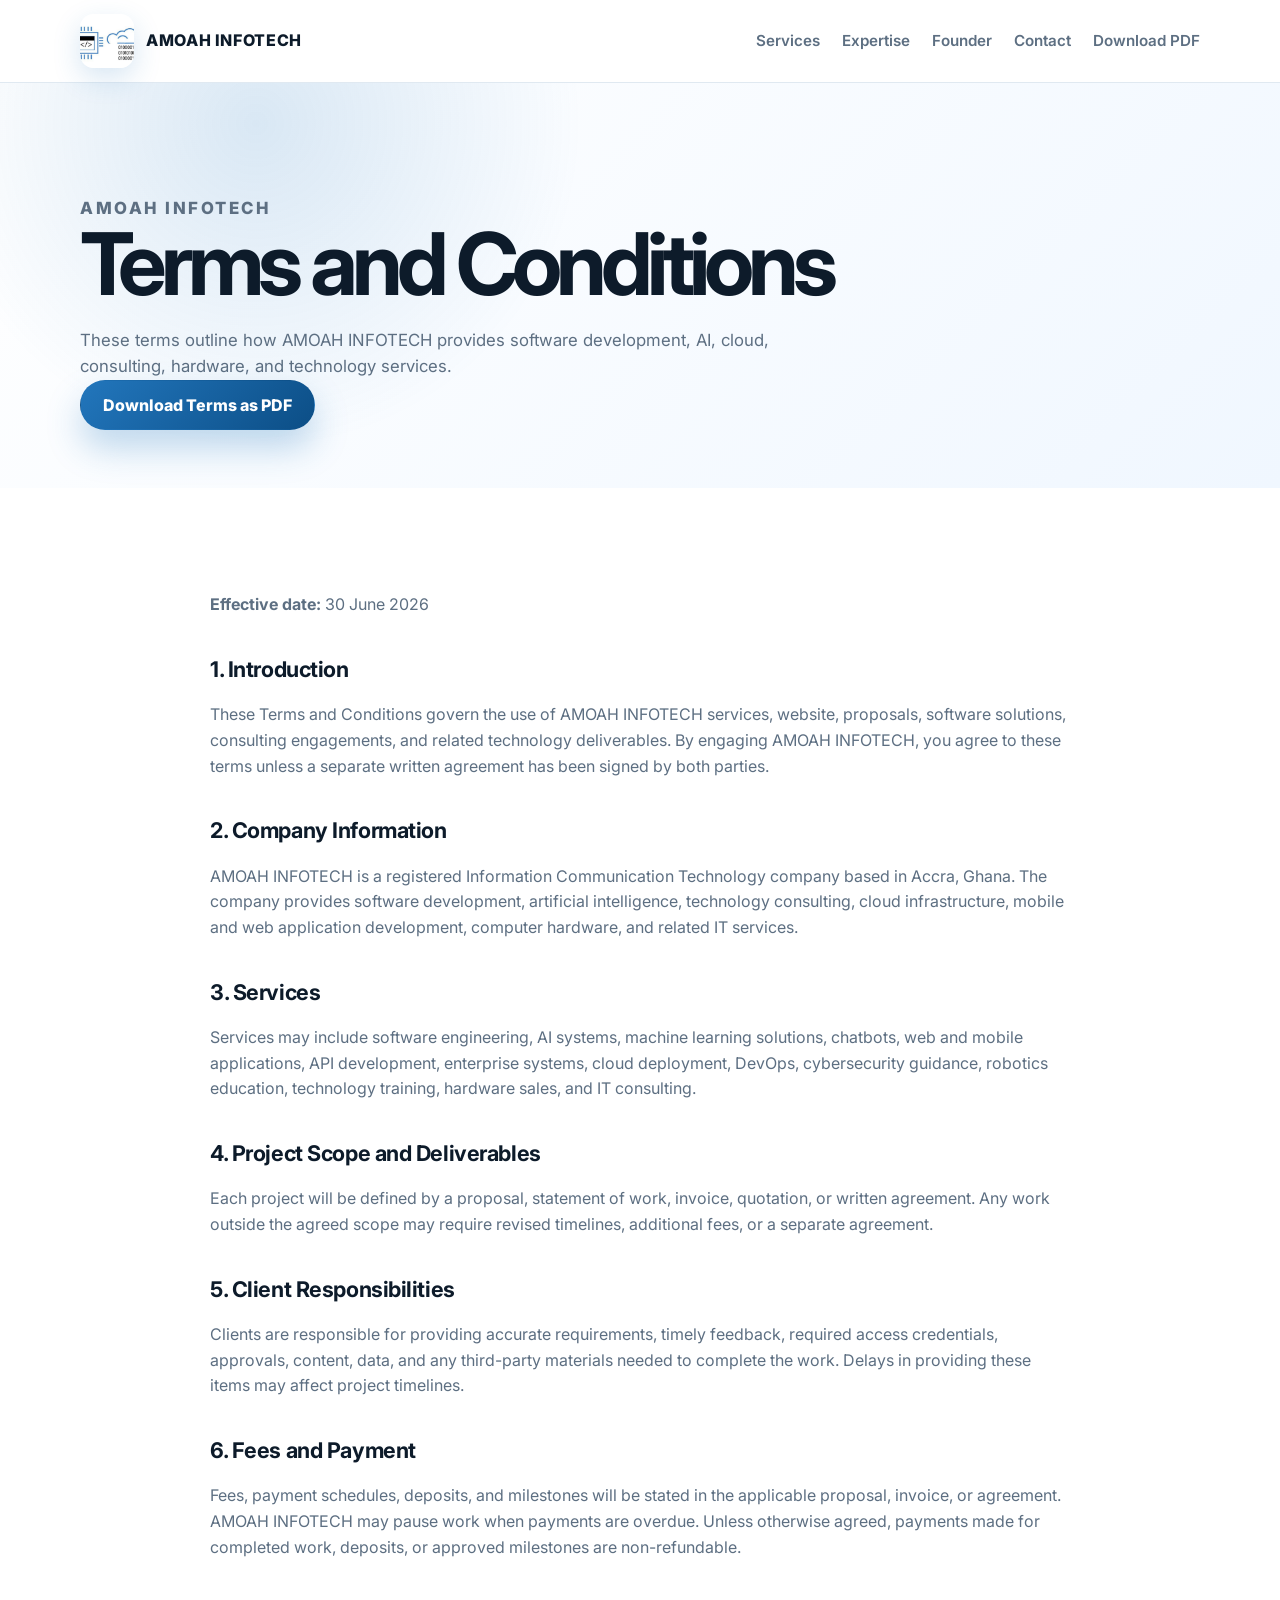
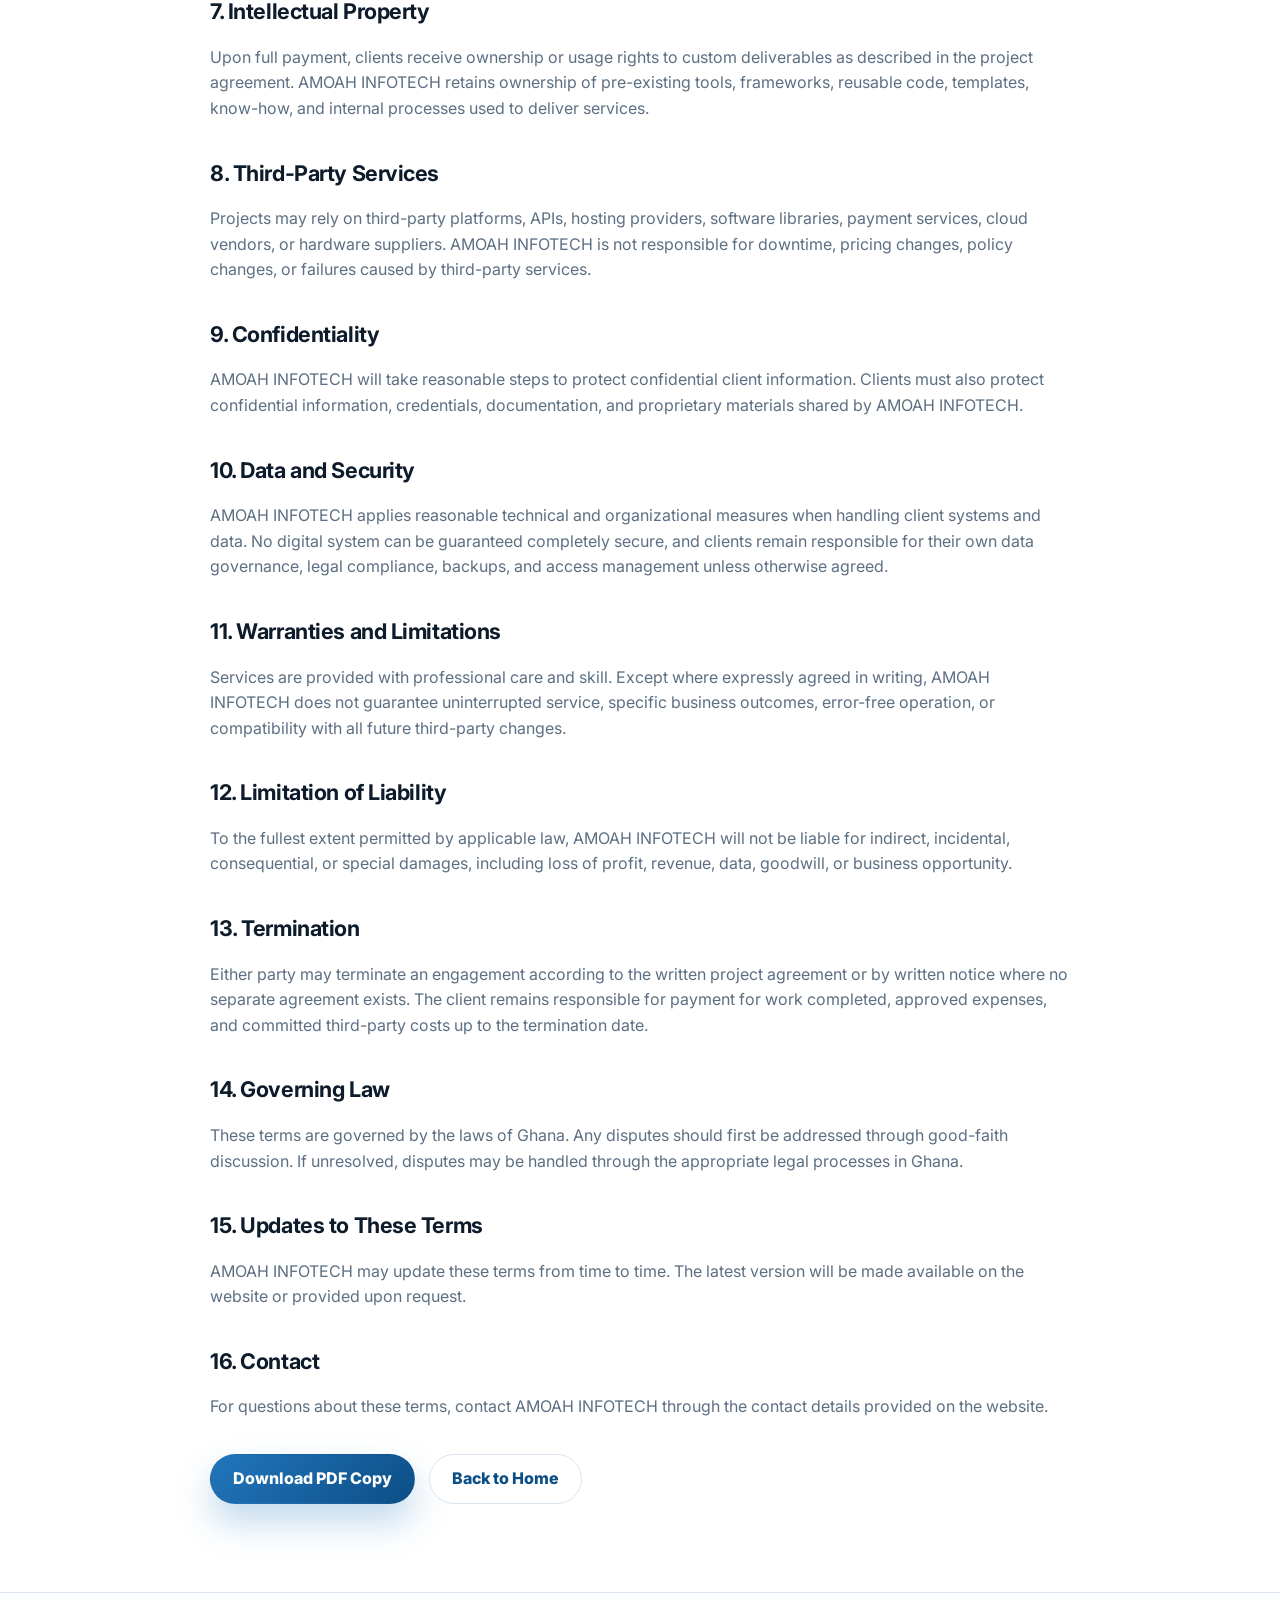
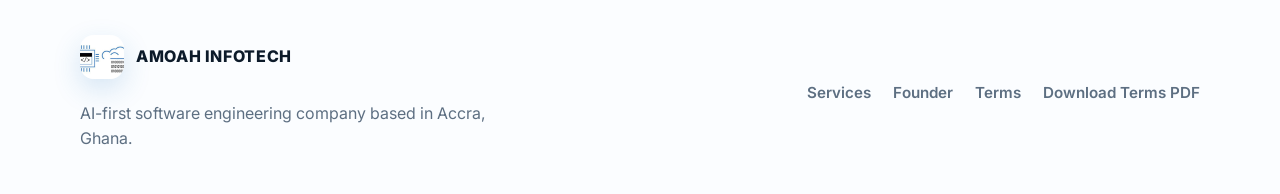
==== terms.html @ 6fc9aa8a "Build AMOAH INFOTECH website Co-authored-by: Cursor <cursoragent@cursor.com>" ====
<!doctype html>
<html lang="en">
  <head>
    <meta charset="UTF-8" />
    <meta name="viewport" content="width=device-width, initial-scale=1.0" />
    <meta
      name="description"
      content="Terms and conditions for AMOAH INFOTECH software, AI, cloud, consulting, and hardware services."
    />
    <title>Terms and Conditions | AMOAH INFOTECH</title>
    <link rel="preconnect" href="https://fonts.googleapis.com" />
    <link rel="preconnect" href="https://fonts.gstatic.com" crossorigin />
    <link
      href="https://fonts.googleapis.com/css2?family=Inter:wght@400;500;600;700;800&display=swap"
      rel="stylesheet"
    />
    <link rel="stylesheet" href="styles.css" />
  </head>
  <body>
    <header class="site-header">
      <nav class="nav container" aria-label="Main navigation">
        <a class="brand" href="index.html" aria-label="AMOAH INFOTECH home">
          <img src="assets/logo.png" alt="AMOAH INFOTECH logo" />
          <span>AMOAH INFOTECH</span>
        </a>
        <div class="nav-links">
          <a href="index.html#services">Services</a>
          <a href="index.html#expertise">Expertise</a>
          <a href="index.html#founder">Founder</a>
          <a href="index.html#contact">Contact</a>
          <a href="assets/terms-and-conditions.pdf" download>Download PDF</a>
        </div>
      </nav>
    </header>

    <main>
      <section class="page-hero">
        <div class="container">
          <p class="eyebrow">AMOAH INFOTECH</p>
          <h1>Terms and Conditions</h1>
          <p>
            These terms outline how AMOAH INFOTECH provides software development, AI, cloud,
            consulting, hardware, and technology services.
          </p>
          <a class="btn primary" href="assets/terms-and-conditions.pdf" download>
            Download Terms as PDF
          </a>
        </div>
      </section>

      <section class="section">
        <div class="container legal">
          <p><strong>Effective date:</strong> 30 June 2026</p>

          <h2>1. Introduction</h2>
          <p>
            These Terms and Conditions govern the use of AMOAH INFOTECH services, website, proposals,
            software solutions, consulting engagements, and related technology deliverables. By
            engaging AMOAH INFOTECH, you agree to these terms unless a separate written agreement has
            been signed by both parties.
          </p>

          <h2>2. Company Information</h2>
          <p>
            AMOAH INFOTECH is a registered Information Communication Technology company based in
            Accra, Ghana. The company provides software development, artificial intelligence,
            technology consulting, cloud infrastructure, mobile and web application development,
            computer hardware, and related IT services.
          </p>

          <h2>3. Services</h2>
          <p>
            Services may include software engineering, AI systems, machine learning solutions,
            chatbots, web and mobile applications, API development, enterprise systems, cloud
            deployment, DevOps, cybersecurity guidance, robotics education, technology training,
            hardware sales, and IT consulting.
          </p>

          <h2>4. Project Scope and Deliverables</h2>
          <p>
            Each project will be defined by a proposal, statement of work, invoice, quotation, or
            written agreement. Any work outside the agreed scope may require revised timelines,
            additional fees, or a separate agreement.
          </p>

          <h2>5. Client Responsibilities</h2>
          <p>
            Clients are responsible for providing accurate requirements, timely feedback, required
            access credentials, approvals, content, data, and any third-party materials needed to
            complete the work. Delays in providing these items may affect project timelines.
          </p>

          <h2>6. Fees and Payment</h2>
          <p>
            Fees, payment schedules, deposits, and milestones will be stated in the applicable
            proposal, invoice, or agreement. AMOAH INFOTECH may pause work when payments are overdue.
            Unless otherwise agreed, payments made for completed work, deposits, or approved
            milestones are non-refundable.
          </p>

          <h2>7. Intellectual Property</h2>
          <p>
            Upon full payment, clients receive ownership or usage rights to custom deliverables as
            described in the project agreement. AMOAH INFOTECH retains ownership of pre-existing
            tools, frameworks, reusable code, templates, know-how, and internal processes used to
            deliver services.
          </p>

          <h2>8. Third-Party Services</h2>
          <p>
            Projects may rely on third-party platforms, APIs, hosting providers, software libraries,
            payment services, cloud vendors, or hardware suppliers. AMOAH INFOTECH is not responsible
            for downtime, pricing changes, policy changes, or failures caused by third-party services.
          </p>

          <h2>9. Confidentiality</h2>
          <p>
            AMOAH INFOTECH will take reasonable steps to protect confidential client information.
            Clients must also protect confidential information, credentials, documentation, and
            proprietary materials shared by AMOAH INFOTECH.
          </p>

          <h2>10. Data and Security</h2>
          <p>
            AMOAH INFOTECH applies reasonable technical and organizational measures when handling
            client systems and data. No digital system can be guaranteed completely secure, and
            clients remain responsible for their own data governance, legal compliance, backups, and
            access management unless otherwise agreed.
          </p>

          <h2>11. Warranties and Limitations</h2>
          <p>
            Services are provided with professional care and skill. Except where expressly agreed in
            writing, AMOAH INFOTECH does not guarantee uninterrupted service, specific business
            outcomes, error-free operation, or compatibility with all future third-party changes.
          </p>

          <h2>12. Limitation of Liability</h2>
          <p>
            To the fullest extent permitted by applicable law, AMOAH INFOTECH will not be liable for
            indirect, incidental, consequential, or special damages, including loss of profit,
            revenue, data, goodwill, or business opportunity.
          </p>

          <h2>13. Termination</h2>
          <p>
            Either party may terminate an engagement according to the written project agreement or by
            written notice where no separate agreement exists. The client remains responsible for
            payment for work completed, approved expenses, and committed third-party costs up to the
            termination date.
          </p>

          <h2>14. Governing Law</h2>
          <p>
            These terms are governed by the laws of Ghana. Any disputes should first be addressed
            through good-faith discussion. If unresolved, disputes may be handled through the
            appropriate legal processes in Ghana.
          </p>

          <h2>15. Updates to These Terms</h2>
          <p>
            AMOAH INFOTECH may update these terms from time to time. The latest version will be made
            available on the website or provided upon request.
          </p>

          <h2>16. Contact</h2>
          <p>
            For questions about these terms, contact AMOAH INFOTECH through the contact details
            provided on the website.
          </p>

          <div class="legal-download">
            <a class="btn primary" href="assets/terms-and-conditions.pdf" download>
              Download PDF Copy
            </a>
            <a class="btn secondary" href="index.html">Back to Home</a>
          </div>
        </div>
      </section>
    </main>

    <footer class="site-footer">
      <div class="container footer-grid">
        <div>
          <a class="brand footer-brand" href="index.html">
            <img src="assets/logo.png" alt="" />
            <span>AMOAH INFOTECH</span>
          </a>
          <p>AI-first software engineering company based in Accra, Ghana.</p>
        </div>
        <div class="footer-links">
          <a href="index.html#services">Services</a>
          <a href="index.html#founder">Founder</a>
          <a href="terms.html">Terms</a>
          <a href="assets/terms-and-conditions.pdf" download>Download Terms PDF</a>
        </div>
      </div>
    </footer>
  </body>
</html>
---- styles.css ----
:root {
  --blue: #2276bc;
  --blue-dark: #0c4e86;
  --ink: #0d1b2a;
  --muted: #5d6f82;
  --line: #d9e4ee;
  --surface: #f4f8fc;
  --white: #ffffff;
  --shadow: 0 24px 60px rgba(13, 27, 42, 0.12);
}

* {
  box-sizing: border-box;
}

html {
  scroll-behavior: smooth;
}

body {
  margin: 0;
  color: var(--ink);
  background: var(--white);
  font-family: "Inter", Arial, sans-serif;
  line-height: 1.6;
}

a {
  color: inherit;
  text-decoration: none;
}

img {
  display: block;
  max-width: 100%;
}

.container {
  width: min(1120px, calc(100% - 40px));
  margin: 0 auto;
}

.site-header {
  position: sticky;
  top: 0;
  z-index: 20;
  border-bottom: 1px solid rgba(217, 228, 238, 0.8);
  background: rgba(255, 255, 255, 0.92);
  backdrop-filter: blur(16px);
}

.nav {
  display: flex;
  align-items: center;
  justify-content: space-between;
  gap: 24px;
  min-height: 82px;
}

.brand {
  display: inline-flex;
  align-items: center;
  gap: 12px;
  font-weight: 800;
  letter-spacing: 0.04em;
}

.brand img {
  width: 54px;
  height: 54px;
  border-radius: 14px;
  object-fit: cover;
  box-shadow: 0 10px 28px rgba(34, 118, 188, 0.18);
}

.nav-links,
.footer-links {
  display: flex;
  align-items: center;
  gap: 22px;
  color: var(--muted);
  font-size: 0.95rem;
  font-weight: 600;
}

.nav-links a:hover,
.footer-links a:hover {
  color: var(--blue);
}

.hero {
  overflow: hidden;
  padding: 96px 0 74px;
  background:
    radial-gradient(circle at 20% 20%, rgba(34, 118, 188, 0.16), transparent 28%),
    linear-gradient(135deg, #ffffff 0%, #edf6ff 100%);
}

.hero-grid,
.split,
.founder,
.terms-cta,
.footer-grid {
  display: grid;
  align-items: center;
  gap: 48px;
}

.hero-grid,
.split,
.founder,
.footer-grid {
  grid-template-columns: 1.1fr 0.9fr;
}

.hero-copy h1,
.page-hero h1 {
  max-width: 780px;
  margin: 0;
  font-size: clamp(2.6rem, 7vw, 5.4rem);
  line-height: 0.98;
  letter-spacing: -0.07em;
}

.hero-text {
  max-width: 690px;
  margin: 26px 0 0;
  color: var(--muted);
  font-size: 1.18rem;
}

.eyebrow {
  margin: 0 0 14px;
  color: var(--blue);
  font-size: 0.78rem;
  font-weight: 800;
  letter-spacing: 0.15em;
  text-transform: uppercase;
}

.hero-actions,
.terms-actions,
.legal-download {
  display: flex;
  flex-wrap: wrap;
  gap: 14px;
  margin-top: 34px;
}

.btn {
  display: inline-flex;
  align-items: center;
  justify-content: center;
  min-height: 50px;
  border-radius: 999px;
  padding: 0 22px;
  border: 1px solid transparent;
  font-weight: 800;
  transition:
    transform 180ms ease,
    box-shadow 180ms ease,
    border-color 180ms ease;
}

.btn:hover {
  transform: translateY(-2px);
}

.btn.primary {
  color: var(--white);
  background: linear-gradient(135deg, var(--blue), var(--blue-dark));
  box-shadow: 0 18px 35px rgba(34, 118, 188, 0.28);
}

.btn.secondary {
  color: var(--blue-dark);
  border-color: var(--line);
  background: var(--white);
}

.hero-card,
.card,
.founder-card,
.contact-card {
  border: 1px solid var(--line);
  border-radius: 30px;
  background: rgba(255, 255, 255, 0.88);
  box-shadow: var(--shadow);
}

.hero-card {
  padding: 34px;
}

.hero-card img {
  width: 104px;
  height: 104px;
  margin-bottom: 28px;
  border-radius: 24px;
  object-fit: cover;
}

.hero-card h2 {
  margin: 0 0 12px;
  font-size: 1.55rem;
  letter-spacing: -0.04em;
}

.hero-card p,
.intro p,
.split p,
.founder p,
.terms-cta p,
.contact-card p,
.page-hero p {
  color: var(--muted);
}

.hero-card dl {
  display: grid;
  gap: 14px;
  margin: 26px 0 0;
}

.hero-card dl div {
  padding-top: 14px;
  border-top: 1px solid var(--line);
}

.hero-card dt {
  color: var(--muted);
  font-size: 0.8rem;
  font-weight: 800;
  letter-spacing: 0.1em;
  text-transform: uppercase;
}

.hero-card dd {
  margin: 4px 0 0;
  font-weight: 700;
}

.section {
  padding: 88px 0;
}

.muted {
  background: var(--surface);
}

.intro {
  max-width: 880px;
}

.intro h2,
.section-heading h2,
.split h2,
.founder h2,
.terms-cta h2,
.contact-card h2 {
  margin: 0;
  font-size: clamp(2rem, 4vw, 3.2rem);
  line-height: 1.06;
  letter-spacing: -0.055em;
}

.intro p,
.split p,
.founder p,
.terms-cta p,
.contact-card p,
.page-hero p {
  font-size: 1.05rem;
}

.section-heading {
  max-width: 760px;
  margin-bottom: 34px;
}

.cards {
  display: grid;
  grid-template-columns: repeat(3, 1fr);
  gap: 18px;
}

.card {
  padding: 28px;
  box-shadow: none;
}

.card h3 {
  margin: 0 0 12px;
  font-size: 1.15rem;
}

.card p {
  margin: 0;
  color: var(--muted);
}

.tag-cloud {
  display: flex;
  flex-wrap: wrap;
  gap: 10px;
}

.tag-cloud span,
.logo-grid span {
  border: 1px solid var(--line);
  border-radius: 999px;
  padding: 10px 14px;
  background: var(--white);
  color: var(--blue-dark);
  font-weight: 700;
  font-size: 0.92rem;
}

.dark {
  color: var(--white);
  background:
    radial-gradient(circle at 15% 15%, rgba(255, 255, 255, 0.12), transparent 24%),
    linear-gradient(135deg, #081827, #0c4e86);
}

.dark .eyebrow,
.dark .credibility {
  color: #a8d6ff;
}

.dark .section-heading h2 {
  max-width: 900px;
}

.logo-grid {
  display: flex;
  flex-wrap: wrap;
  gap: 12px;
}

.logo-grid span {
  color: var(--white);
  border-color: rgba(255, 255, 255, 0.18);
  background: rgba(255, 255, 255, 0.1);
}

.credibility {
  max-width: 860px;
  margin: 32px 0 0;
  font-size: 1.05rem;
}

.founder-card {
  min-height: 360px;
  display: grid;
  place-items: center;
  padding: 32px;
  text-align: center;
}

.founder-card img {
  width: min(260px, 70%);
  border-radius: 36px;
}

.founder-card p {
  margin: 20px 0 0;
  color: var(--blue-dark);
  font-weight: 800;
}

.terms-cta {
  grid-template-columns: 1fr auto;
}

.contact {
  padding-top: 0;
}

.contact-card {
  padding: 58px;
  text-align: center;
  background:
    linear-gradient(rgba(255, 255, 255, 0.9), rgba(255, 255, 255, 0.9)),
    radial-gradient(circle at 50% 0%, rgba(34, 118, 188, 0.24), transparent 44%);
}

.contact-card p {
  max-width: 720px;
  margin: 18px auto 0;
}

.site-footer {
  padding: 42px 0;
  border-top: 1px solid var(--line);
  background: #fbfdff;
}

.footer-brand img {
  width: 44px;
  height: 44px;
}

.site-footer p {
  max-width: 430px;
  margin: 14px 0 0;
  color: var(--muted);
}

.footer-links {
  justify-content: flex-end;
  flex-wrap: wrap;
}

.page-hero {
  padding: 92px 0 58px;
  background:
    radial-gradient(circle at 20% 10%, rgba(34, 118, 188, 0.16), transparent 30%),
    linear-gradient(135deg, #ffffff 0%, #f0f7ff 100%);
}

.page-hero p {
  max-width: 760px;
  margin: 20px 0 0;
}

.legal {
  max-width: 860px;
}

.legal h2 {
  margin: 34px 0 10px;
  font-size: 1.35rem;
  letter-spacing: -0.02em;
}

.legal p {
  color: var(--muted);
}

@media (max-width: 900px) {
  .nav {
    align-items: flex-start;
    flex-direction: column;
    padding: 18px 0;
  }

  .nav-links {
    width: 100%;
    overflow-x: auto;
    padding-bottom: 6px;
  }

  .hero-grid,
  .split,
  .founder,
  .terms-cta,
  .footer-grid {
    grid-template-columns: 1fr;
  }

  .terms-actions,
  .footer-links {
    justify-content: flex-start;
  }

  .cards {
    grid-template-columns: repeat(2, 1fr);
  }
}

@media (max-width: 640px) {
  .container {
    width: min(100% - 28px, 1120px);
  }

  .hero {
    padding-top: 62px;
  }

  .section,
  .page-hero {
    padding: 62px 0;
  }

  .cards {
    grid-template-columns: 1fr;
  }

  .contact-card {
    padding: 34px 22px;
  }

  .brand span {
    font-size: 0.92rem;
  }
}
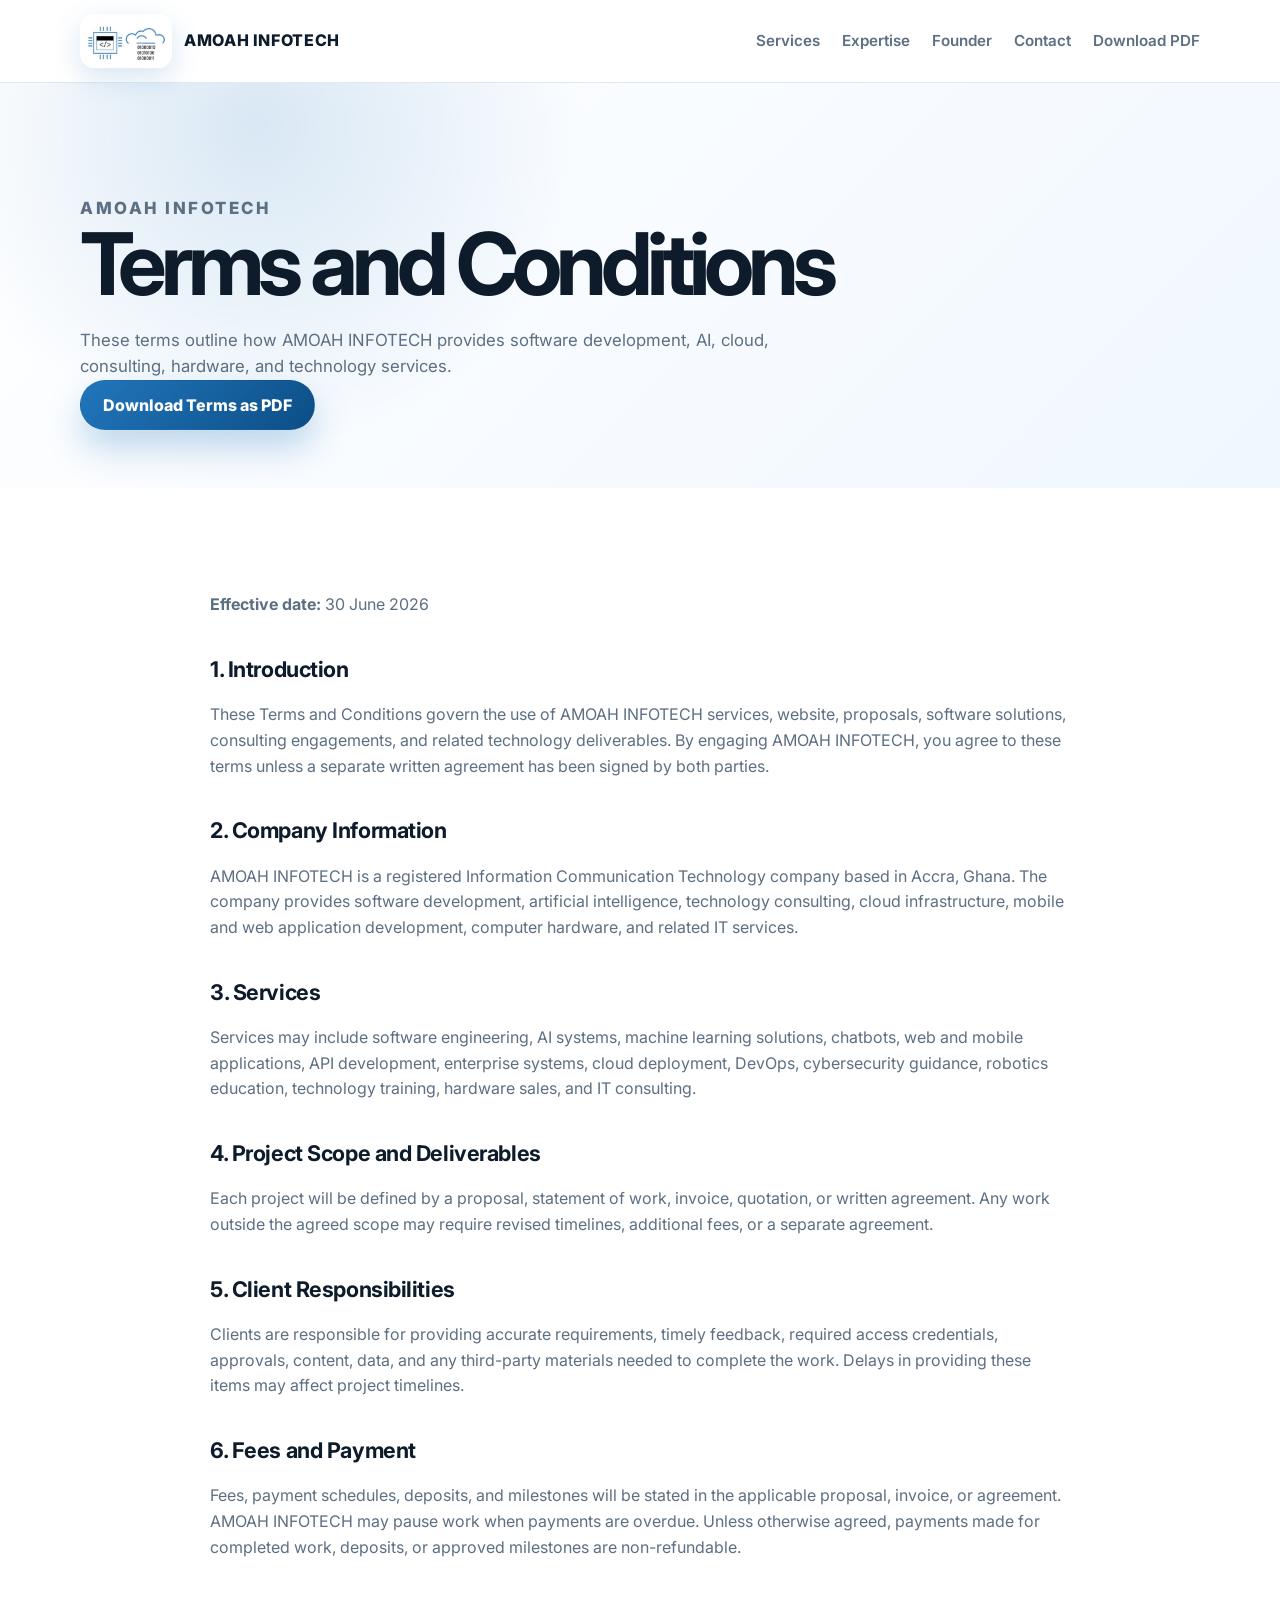
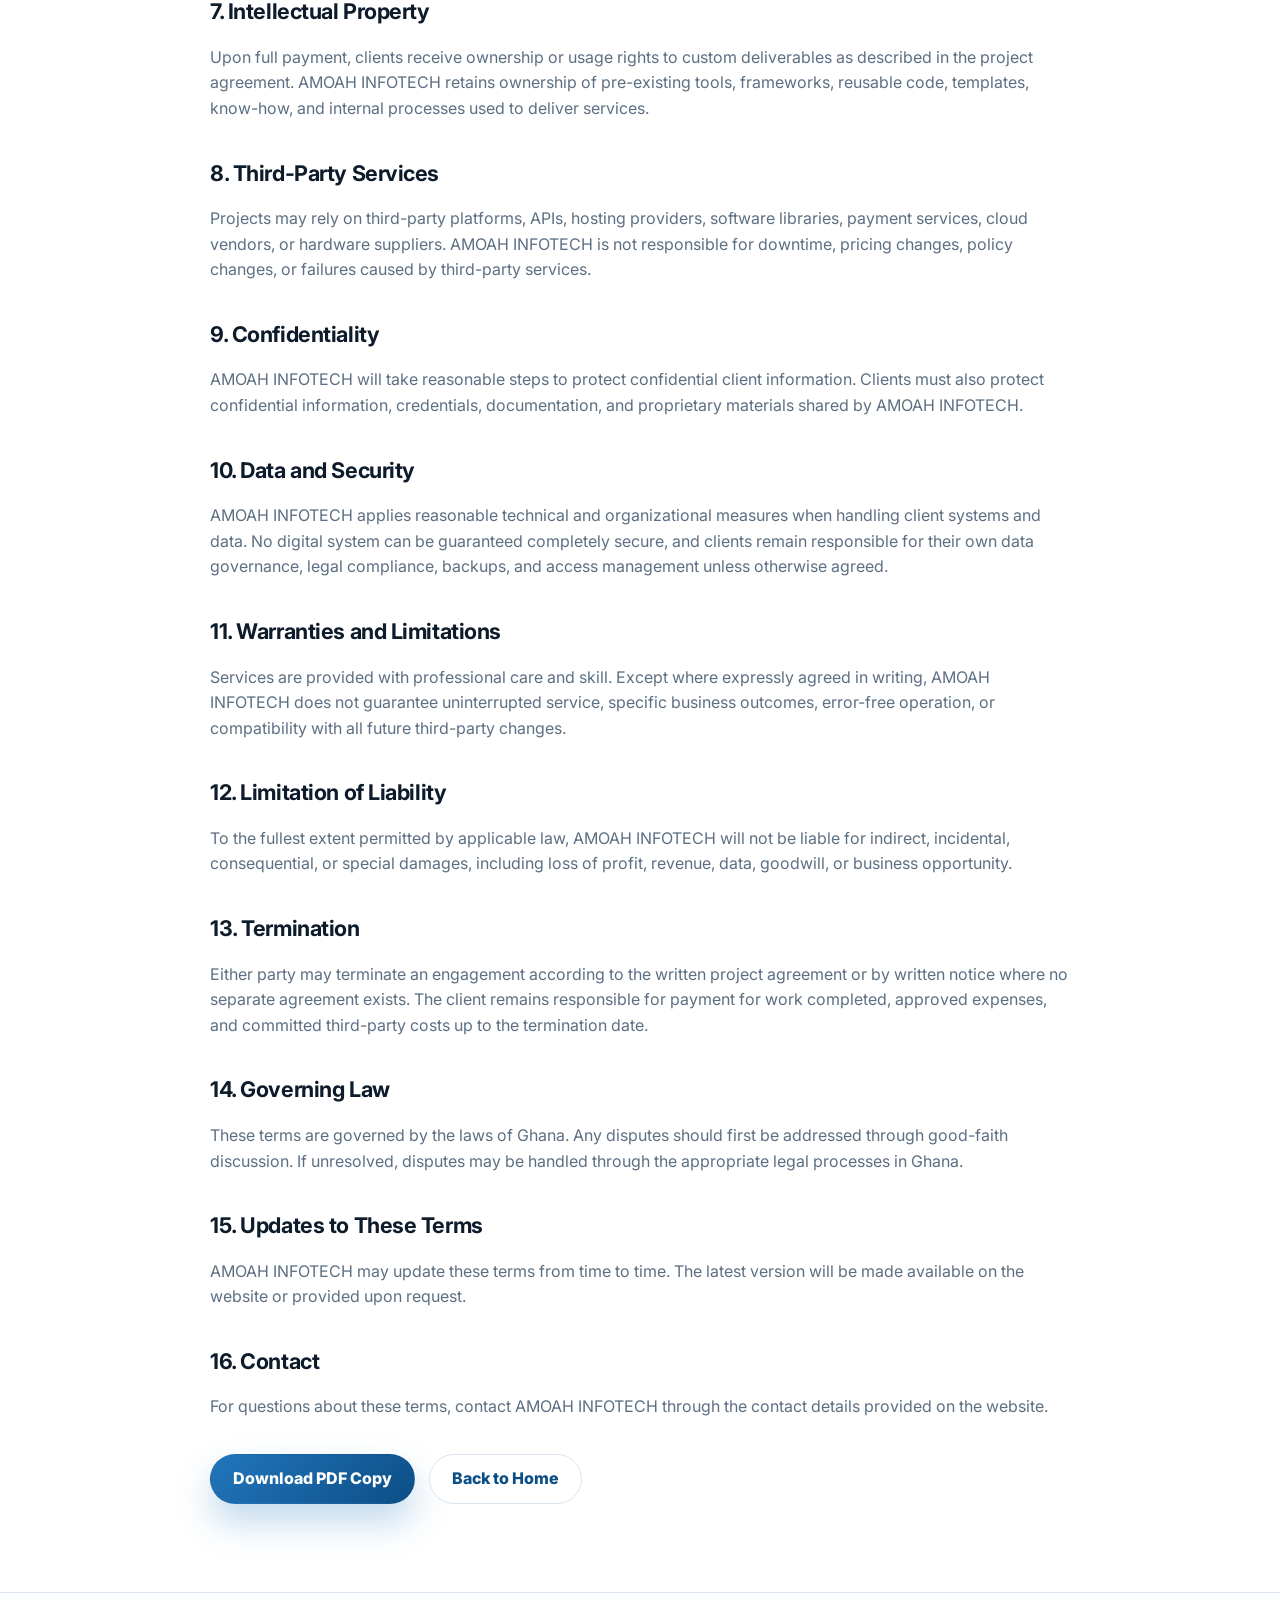
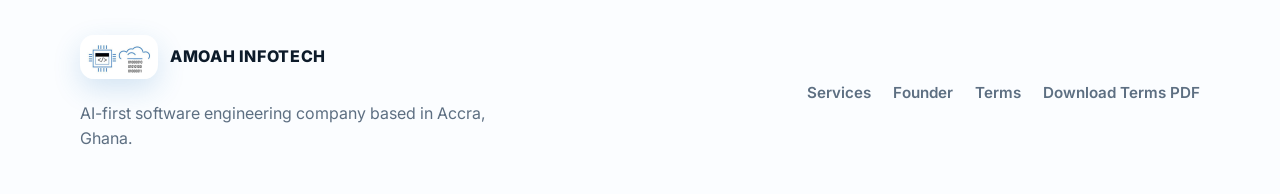
==== commit fb302848: "Add splash and founder imagery Co-authored-by: Cursor <cursoragent@cursor.com>" ====
--- a/terms.html
+++ b/terms.html
@@ -17,6 +17,10 @@
     <link rel="stylesheet" href="styles.css" />
   </head>
   <body>
+    <div class="splash-loader" aria-hidden="true">
+      <img src="assets/splash_logo.png" alt="" />
+    </div>
+
     <header class="site-header">
       <nav class="nav container" aria-label="Main navigation">
         <a class="brand" href="index.html" aria-label="AMOAH INFOTECH home">
--- a/styles.css
+++ b/styles.css
@@ -23,6 +23,7 @@
   background: var(--white);
   font-family: "Inter", Arial, sans-serif;
   line-height: 1.6;
+  overflow-x: hidden;
 }
 
 a {
@@ -38,6 +39,51 @@
 .container {
   width: min(1120px, calc(100% - 40px));
   margin: 0 auto;
+}
+
+.splash-loader {
+  position: fixed;
+  inset: 0;
+  z-index: 999;
+  display: grid;
+  place-items: center;
+  background:
+    radial-gradient(circle at 50% 35%, rgba(34, 118, 188, 0.16), transparent 34%),
+    var(--white);
+  animation: splashExit 850ms ease 1450ms forwards;
+  pointer-events: none;
+}
+
+.splash-loader img {
+  width: min(440px, 76vw);
+  opacity: 0;
+  filter: drop-shadow(0 28px 54px rgba(34, 118, 188, 0.22));
+  animation: splashLogo 1400ms ease forwards;
+}
+
+@keyframes splashLogo {
+  0% {
+    opacity: 0;
+    transform: translateY(14px) scale(0.94);
+  }
+
+  45%,
+  80% {
+    opacity: 1;
+    transform: translateY(0) scale(1);
+  }
+
+  100% {
+    opacity: 0.94;
+    transform: translateY(0) scale(0.985);
+  }
+}
+
+@keyframes splashExit {
+  to {
+    opacity: 0;
+    visibility: hidden;
+  }
 }
 
 .site-header {
@@ -66,10 +112,11 @@
 }
 
 .brand img {
-  width: 54px;
+  width: 92px;
   height: 54px;
   border-radius: 14px;
-  object-fit: cover;
+  object-fit: contain;
+  background: var(--white);
   box-shadow: 0 10px 28px rgba(34, 118, 188, 0.18);
 }
 
@@ -89,11 +136,30 @@
 }
 
 .hero {
+  position: relative;
   overflow: hidden;
   padding: 96px 0 74px;
   background:
     radial-gradient(circle at 20% 20%, rgba(34, 118, 188, 0.16), transparent 28%),
     linear-gradient(135deg, #ffffff 0%, #edf6ff 100%);
+}
+
+.hero::before {
+  position: absolute;
+  top: 36px;
+  right: max(-120px, -8vw);
+  width: min(620px, 62vw);
+  aspect-ratio: 1242 / 848;
+  content: "";
+  background: url("assets/splash_logo.png") center / contain no-repeat;
+  opacity: 0.08;
+  filter: blur(0.2px) saturate(1.15);
+  pointer-events: none;
+}
+
+.hero-grid {
+  position: relative;
+  z-index: 1;
 }
 
 .hero-grid,
@@ -190,14 +256,16 @@
 
 .hero-card {
   padding: 34px;
+  background: #f7f7f7;
 }
 
 .hero-card img {
-  width: 104px;
-  height: 104px;
-  margin-bottom: 28px;
+  width: 100%;
+  height: 220px;
+  margin: 0 auto 30px;
   border-radius: 24px;
-  object-fit: cover;
+  object-fit: contain;
+  background: #f7f7f7;
 }
 
 .hero-card h2 {
@@ -359,8 +427,13 @@
 }
 
 .founder-card img {
-  width: min(260px, 70%);
+  width: 100%;
+  height: auto;
+  max-height: none;
   border-radius: 36px;
+  object-fit: contain;
+  object-position: center;
+  box-shadow: 0 24px 46px rgba(13, 27, 42, 0.18);
 }
 
 .founder-card p {
@@ -397,8 +470,9 @@
 }
 
 .footer-brand img {
-  width: 44px;
+  width: 78px;
   height: 44px;
+  object-fit: contain;
 }
 
 .site-footer p {
@@ -494,4 +568,16 @@
   .brand span {
     font-size: 0.92rem;
   }
-}
+
+  .founder-card img {
+    max-height: none;
+  }
+}
+
+@media (prefers-reduced-motion: reduce) {
+  .splash-loader,
+  .splash-loader img {
+    animation-duration: 1ms;
+    animation-delay: 0ms;
+  }
+}
